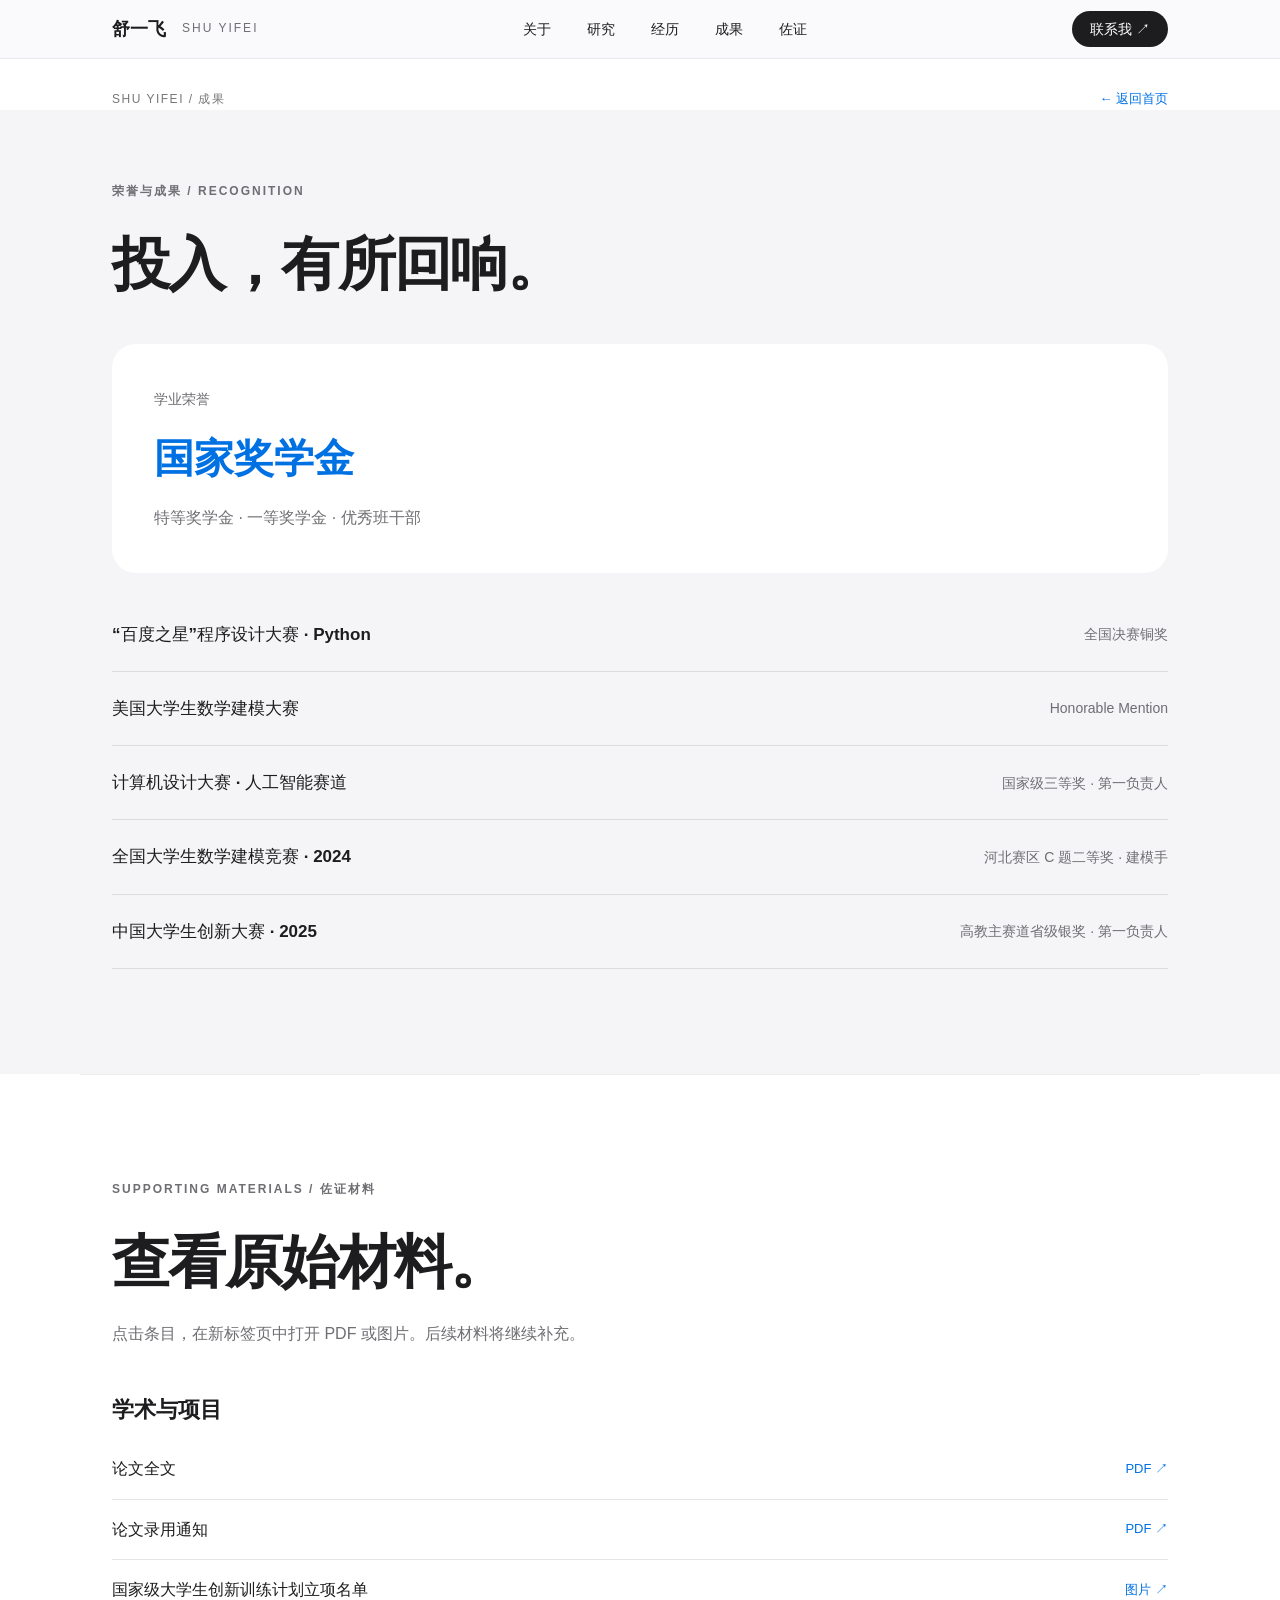
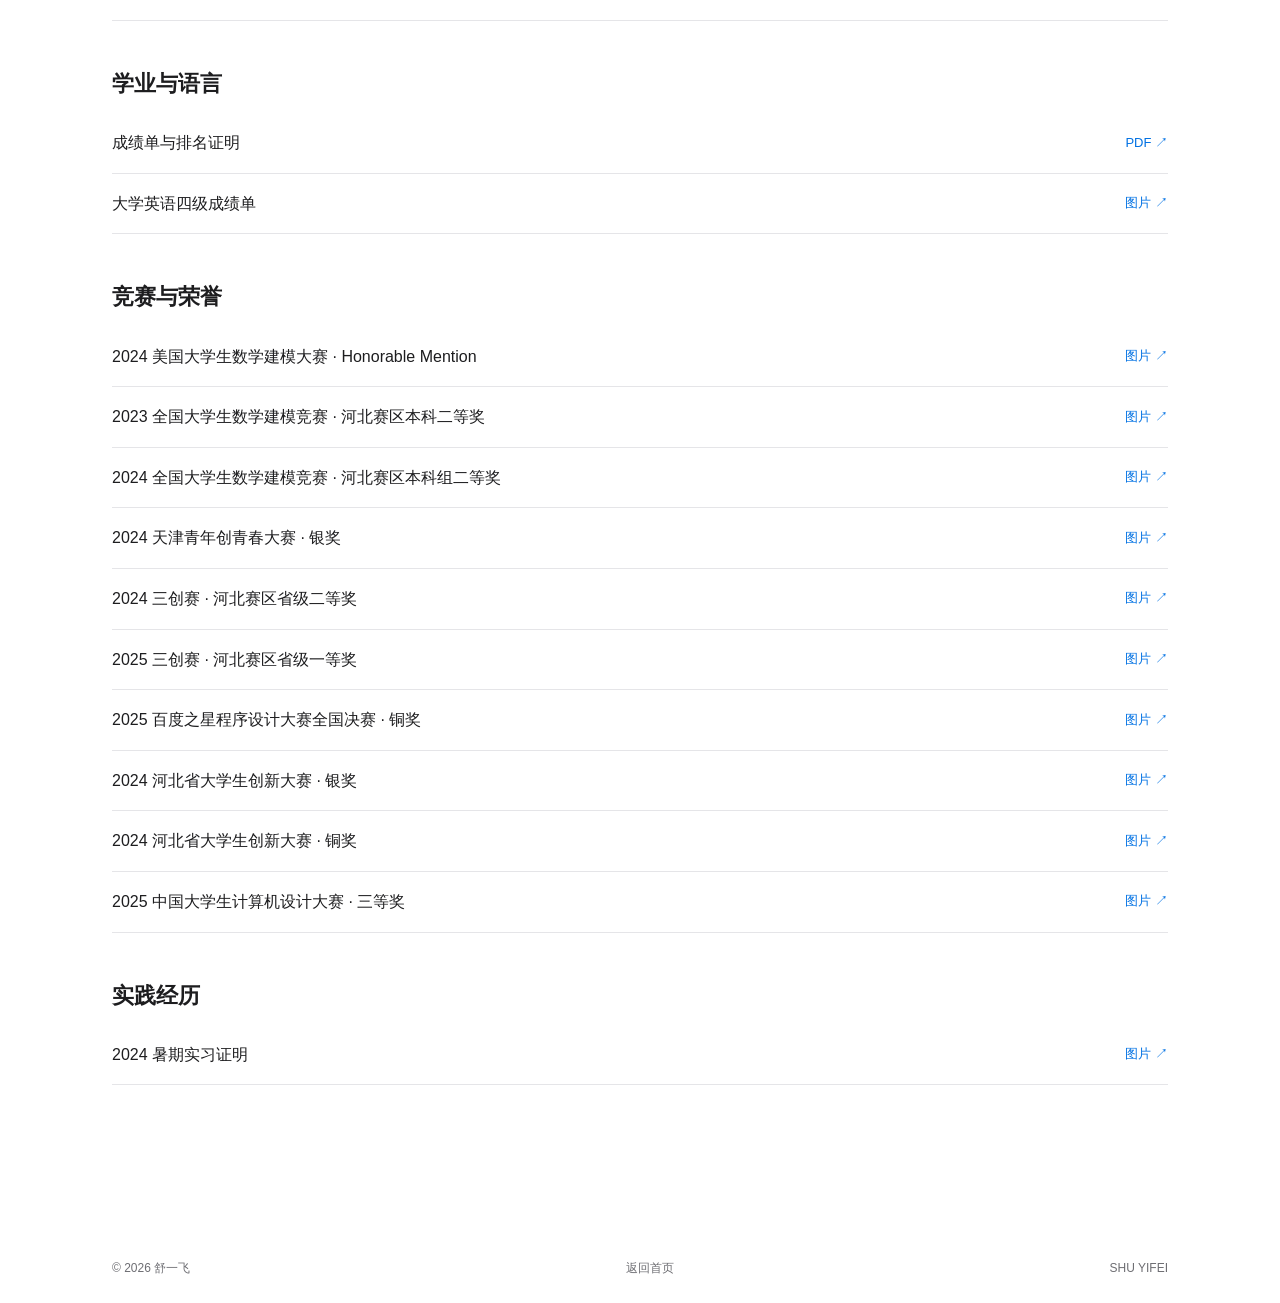
==== awards.html @ 9d873b91 "Publish personal portfolio" ====
<!DOCTYPE html>

<html lang="zh-CN"><head><meta charset="utf-8"/><meta content="width=device-width,initial-scale=1" name="viewport"/><meta content="舒一飞的个人网站：多模态大模型研究、教育经历、项目与成果。" name="description"/><title>成果 · 舒一飞</title><link href="style.css" rel="stylesheet"/></head><body><div aria-hidden="true" class="progress"></div><header class="site-header"><nav aria-label="主导航" class="main-nav"><a class="brand" href="index.html">舒一飞<span>SHU YIFEI</span></a><div class="navlinks">
<div class="nav-item"><a href="about.html">关于</a><div class="mega"><div class="mega-inner"><div><small>个人介绍</small><a class="mega-lead" href="about.html">认识舒一飞</a><a href="about.html#skills">研究能力与工具</a></div><div><small>快速前往</small><a href="journey.html">教育与经历</a><a href="contact.html">联系我</a></div></div></div></div>
<div class="nav-item"><a href="research.html">研究</a><div class="mega"><div class="mega-inner"><div><small>研究与项目</small><a class="mega-lead" href="research.html">探索全部研究</a><a href="research.html#foundation">三维视觉语言基础模型</a><a href="research.html#rag">多模态 RAG</a></div><div><small>应用方向</small><a href="research.html#safety">安全行为识别</a><a href="research.html#drone">无人机集群监测</a></div></div></div></div>
<div class="nav-item"><a href="journey.html">经历</a><div class="mega"><div class="mega-inner"><div><small>成长路径</small><a class="mega-lead" href="journey.html">教育与经历</a><a href="journey.html#education">教育背景</a><a href="journey.html#practice">实习与学术活动</a></div></div></div></div>
<div class="nav-item"><a href="awards.html">成果</a><div class="mega"><div class="mega-inner"><div><small>荣誉与成果</small><a class="mega-lead" href="awards.html">查看全部成果</a><a href="awards.html#scholarship">学业荣誉</a><a href="awards.html#competitions">竞赛成果</a></div></div></div></div>
<div class="nav-item"><a href="awards.html#proofs" rel="noopener noreferrer" target="_blank">佐证</a></div></div><a class="contact-nav" href="contact.html">联系我 ↗</a></nav></header><main><div class="page-intro wrap"><span>SHU YIFEI / 成果</span><a href="index.html">← 返回首页</a></div><section class="awards section" id="awards"><div class="wrap"><p class="eyebrow reveal">荣誉与成果 / RECOGNITION</p><h2 class="reveal">投入，有所回响。</h2><div class="award-highlight reveal" id="scholarship"><span>学业荣誉</span><h3>国家奖学金</h3><p>特等奖学金 · 一等奖学金 · 优秀班干部</p></div><div class="award-list reveal" id="competitions"><div><h3>“百度之星”程序设计大赛 · Python</h3><span>全国决赛铜奖</span></div><div><h3>美国大学生数学建模大赛</h3><span>Honorable Mention</span></div><div><h3>计算机设计大赛 · 人工智能赛道</h3><span>国家级三等奖 · 第一负责人</span></div><div><h3>全国大学生数学建模竞赛 · 2024</h3><span>河北赛区 C 题二等奖 · 建模手</span></div><div><h3>中国大学生创新大赛 · 2025</h3><span>高教主赛道省级银奖 · 第一负责人</span></div></div></div></section><section class="proofs section wrap" id="proofs"><p class="eyebrow">SUPPORTING MATERIALS / 佐证材料</p><h2>查看原始材料。</h2><p class="proofs-intro">点击条目，在新标签页中打开 PDF 或图片。后续材料将继续补充。</p><div class="proof-group"><h3>学术与项目</h3><a class="proof-row" href="proofs/research-rag-paper.pdf" rel="noopener noreferrer" target="_blank">论文全文<span>PDF ↗</span></a><a class="proof-row" href="proofs/research-rag-acceptance.pdf" rel="noopener noreferrer" target="_blank">论文录用通知<span>PDF ↗</span></a><a class="proof-row" href="proofs/innovation-project-list.jpg" rel="noopener noreferrer" target="_blank">国家级大学生创新训练计划立项名单<span>图片 ↗</span></a></div><div class="proof-group"><h3>学业与语言</h3><a class="proof-row" href="proofs/transcript-ranking.pdf" rel="noopener noreferrer" target="_blank">成绩单与排名证明<span>PDF ↗</span></a><a class="proof-row" href="proofs/cet4-score.png" rel="noopener noreferrer" target="_blank">大学英语四级成绩单<span>图片 ↗</span></a></div><div class="proof-group"><h3>竞赛与荣誉</h3><a class="proof-row" href="proofs/mcm-2024-honorable-mention.jpg" rel="noopener noreferrer" target="_blank">2024 美国大学生数学建模大赛 · Honorable Mention<span>图片 ↗</span></a><a class="proof-row" href="proofs/modeling-2023-hebei-second.jpg" rel="noopener noreferrer" target="_blank">2023 全国大学生数学建模竞赛 · 河北赛区本科二等奖<span>图片 ↗</span></a><a class="proof-row" href="proofs/modeling-2024-hebei-second.jpg" rel="noopener noreferrer" target="_blank">2024 全国大学生数学建模竞赛 · 河北赛区本科组二等奖<span>图片 ↗</span></a><a class="proof-row" href="proofs/youth-innovation-2024-silver.jpg" rel="noopener noreferrer" target="_blank">2024 天津青年创青春大赛 · 银奖<span>图片 ↗</span></a><a class="proof-row" href="proofs/ecommerce-2024-hebei-second.png" rel="noopener noreferrer" target="_blank">2024 三创赛 · 河北赛区省级二等奖<span>图片 ↗</span></a><a class="proof-row" href="proofs/ecommerce-2025-hebei-first.png" rel="noopener noreferrer" target="_blank">2025 三创赛 · 河北赛区省级一等奖<span>图片 ↗</span></a><a class="proof-row" href="proofs/baidu-star-2025-bronze.jpg" rel="noopener noreferrer" target="_blank">2025 百度之星程序设计大赛全国决赛 · 铜奖<span>图片 ↗</span></a><a class="proof-row" href="proofs/innovation-2024-hebei-silver.jpg" rel="noopener noreferrer" target="_blank">2024 河北省大学生创新大赛 · 银奖<span>图片 ↗</span></a><a class="proof-row" href="proofs/innovation-2024-hebei-bronze.jpg" rel="noopener noreferrer" target="_blank">2024 河北省大学生创新大赛 · 铜奖<span>图片 ↗</span></a><a class="proof-row" href="proofs/computer-design-2025-third.jpg" rel="noopener noreferrer" target="_blank">2025 中国大学生计算机设计大赛 · 三等奖<span>图片 ↗</span></a></div><div class="proof-group"><h3>实践经历</h3><a class="proof-row" href="proofs/internship-2024-summer.png" rel="noopener noreferrer" target="_blank">2024 暑期实习证明<span>图片 ↗</span></a></div></section></main><footer class="wrap"><span>© 2026 舒一飞</span><a href="index.html">返回首页</a><span>SHU YIFEI</span></footer><script src="script.js"></script></body></html>
---- style.css ----
:root{--ink:#1d1d1f;--gray:#6e6e73;--blue:#0071e3;--bg:#f5f5f7}*{box-sizing:border-box}html{scroll-behavior:smooth;scroll-padding-top:85px}body{margin:0;color:var(--ink);background:white;font-family:-apple-system,BlinkMacSystemFont,"Segoe UI","PingFang SC","Microsoft YaHei",sans-serif;line-height:1.6}a{color:inherit;text-decoration:none}button{font:inherit}a:focus-visible,button:focus-visible,summary:focus-visible{outline:3px solid #2997ff;outline-offset:5px}.wrap{max-width:1120px;margin:auto;padding-left:32px;padding-right:32px}header{position:sticky;top:0;z-index:20;background:rgba(255,255,255,.8);backdrop-filter:blur(24px);border-bottom:1px solid #0000000a}nav{max-width:1120px;margin:auto;padding:16px 32px;display:flex;align-items:center;justify-content:space-between;gap:24px;font-size:14px}.brand{font-size:18px;font-weight:650;display:flex;align-items:center;gap:16px}.brand span{font-size:12px;font-weight:400;letter-spacing:2px;color:var(--gray)}.navlinks{display:flex;gap:30px}.navlinks a:hover,.text-link:hover{color:var(--blue)}.contact-nav{background:var(--ink);color:white;border-radius:24px;padding:7px 18px}.progress{position:fixed;top:0;left:0;height:2px;background:var(--blue);width:0;z-index:30}.hero{position:relative;display:grid;grid-template-columns:1.25fr 1fr;align-items:center;gap:45px;padding-top:65px;padding-bottom:85px;min-height:760px}.eyebrow{font-size:12px;letter-spacing:2px;font-weight:600;color:var(--gray);margin:0 0 28px}.hero h1{font-size:clamp(52px,6.5vw,82px);line-height:1.15;letter-spacing:-3px;margin:0 0 28px;font-weight:700}.blue{color:var(--blue)}.hero-sub{font-size:26px;line-height:1.5;font-weight:550;margin:0 0 24px}.hero-sub span{color:var(--gray)}.intro{font-size:16px;color:var(--gray);line-height:1.9}.actions{display:flex;align-items:center;gap:27px;margin-top:30px}.button{background:var(--blue);color:#fff;padding:12px 23px;border-radius:28px;display:inline-block;font-size:15px;transition:background .3s,transform .3s}.button:hover{background:#0077ed;transform:translateY(-2px)}.text-link{color:var(--blue);font-size:15px}.portrait{margin:0;background:linear-gradient(145deg,#eef0f3,#e2e5e9);height:540px;border-radius:28px;position:relative;overflow:hidden}.portrait-top{display:flex;justify-content:space-between;padding:24px;color:#727780;font-size:12px;letter-spacing:1px;position:absolute;z-index:2;inset:0 0 auto}.portrait img{width:100%;height:100%;object-fit:contain;object-position:center bottom;padding-top:45px;transition:transform 1.1s cubic-bezier(.2,.8,.2,1)}.portrait:hover img{transform:scale(1.025)}.portrait figcaption{position:absolute;bottom:0;left:0;right:0;color:#fff;padding:38px 25px 25px;background:linear-gradient(transparent,#101217bd);display:flex;flex-direction:column}.portrait strong{font-size:22px}.portrait figcaption span{font-size:14px;color:#ddd}.hero-bottom{position:absolute;bottom:25px;left:32px;right:32px;display:flex;justify-content:space-between;color:#86868b;font-size:12px}.section{padding-top:105px;padding-bottom:105px}h2{font-size:clamp(36px,4.8vw,58px);line-height:1.2;letter-spacing:-1.6px;margin:0 0 45px;font-weight:650}.about{padding-top:90px}.large-copy{max-width:850px;font-size:25px;line-height:1.8;color:#85858b;font-weight:550}.large-copy span{color:var(--ink)}.facts{display:grid;grid-template-columns:repeat(3,1fr);margin-top:55px;gap:25px}.facts strong{font-size:34px;font-weight:650;letter-spacing:-1px}.facts strong span{font-size:21px;color:var(--gray)}.facts p{font-size:14px;color:var(--gray);margin-top:6px}.small-info{border-top:1px solid #ddd;margin-top:35px;padding-top:22px;display:flex;gap:30px;font-size:14px;color:var(--gray)}.research{background:#101011;color:#f5f5f7}.research .eyebrow{color:#aaa}.research h2 span{color:#909095}.project-grid{display:grid;grid-template-columns:1fr 1fr;gap:22px}.project{padding:32px;border-radius:24px;background:#1e1e21;display:flex;flex-direction:column;align-items:stretch}.project.feature{background:linear-gradient(145deg,#182d48,#17202e)}.project-head{display:flex;justify-content:space-between;gap:10px;font-size:12px;color:#a6a9b0;align-items:center}.tag{padding:4px 8px;border:1px solid #ffffff25;border-radius:8px;white-space:nowrap}.project h3{font-size:32px;line-height:1.35;margin:30px 0 18px;letter-spacing:-.8px}.project>p{color:#b0b1b9;font-size:16px;margin:0 0 24px}.pipeline{display:flex;justify-content:space-between;align-items:center;gap:8px;margin:0 0 20px;font-size:14px}.pipeline span{border:1px solid #a5cfff40;border-radius:12px;padding:12px 10px;background:#a5cfff08}.pipeline i{font-style:normal;color:#8eaed8}.chips{display:flex;flex-wrap:wrap;gap:8px;margin-top:25px}.chips span{font-size:12px;color:#b5bdcb;border-radius:20px;background:#ffffff08;padding:5px 12px}details{margin-top:auto;border-top:1px solid #ffffff15;padding-top:16px}summary{cursor:pointer;list-style:none;font-size:14px;color:#a8cfff;display:flex;justify-content:space-between}summary::-webkit-details-marker{display:none}summary b{font-size:20px;line-height:1;font-weight:400;transition:transform .3s}details[open] summary b{transform:rotate(45deg)}details p{font-size:15px;color:#bbb;line-height:1.8;margin-bottom:0}.timeline{border-top:1px solid #ddd}.timeline article{display:grid;grid-template-columns:235px 1fr;gap:30px;border-bottom:1px solid #ddd;padding:32px 0}.period{font-size:14px;color:var(--gray);padding-top:5px}.timeline h3{font-size:25px;margin:0 0 7px;font-weight:600}.timeline p{font-size:16px;margin:5px 0}.muted{color:var(--gray);max-width:650px}.awards{background:var(--bg)}.award-highlight{background:white;border-radius:24px;padding:42px;margin-bottom:25px}.award-highlight>span{font-size:14px;color:var(--gray)}.award-highlight h3{font-size:40px;margin:15px 0;color:var(--blue);font-weight:600}.award-highlight p{font-size:16px;color:var(--gray);margin:0}.award-list>div{border-bottom:1px solid #dcdcdf;display:flex;justify-content:space-between;align-items:center;gap:20px;padding:23px 0}.award-list h3{font-size:17px;font-weight:550;margin:0}.award-list span{font-size:14px;color:var(--gray);text-align:right}.skills-grid{display:grid;grid-template-columns:repeat(3,1fr);gap:40px}.skills-grid h3{font-size:22px;font-weight:600}.skills-grid p{font-size:16px;line-height:1.9;color:var(--gray)}.contact{background:var(--bg);text-align:center}.contact h2{margin-bottom:25px}.contact p{color:var(--gray);font-size:16px}.email{display:block;color:var(--blue);font-size:clamp(19px,3.2vw,38px);margin:30px 0;overflow-wrap:anywhere;letter-spacing:-.5px}.contact-actions{display:flex;justify-content:center;align-items:center;gap:30px}.contact-actions a{font-size:18px}.contact-actions a span{display:block;font-size:12px;color:var(--gray);margin-top:4px}.contact-actions button{font-size:14px;background:white;border:1px solid #ddd;padding:10px 18px;border-radius:22px;cursor:pointer}.contact-actions button:hover{border-color:var(--blue);color:var(--blue)}#copy-status{min-height:25px;margin-bottom:0;font-size:14px}footer{display:flex;justify-content:space-between;padding-top:24px;padding-bottom:24px;color:var(--gray);font-size:12px}.js-motion .reveal{opacity:0;transform:translateY(24px);transition:opacity .8s ease,transform .8s cubic-bezier(.2,.8,.2,1)}.js-motion .reveal.visible{opacity:1;transform:translateY(0)}@media(max-width:760px){nav{padding:14px 20px;gap:15px}.brand span{display:none}.navlinks{gap:16px;font-size:13px}.navlinks a:first-child{display:none}.contact-nav{font-size:12px;padding:6px 12px}.wrap{padding-left:24px;padding-right:24px}.hero{grid-template-columns:1fr;gap:36px;padding-top:50px;padding-bottom:80px}.hero h1{letter-spacing:-2px;font-size:58px}.hero-sub{font-size:23px}.portrait{height:440px;max-width:460px;width:100%;margin:auto}.hero-bottom{left:24px;right:24px;font-size:12px}.hero-bottom span:last-child{display:none}.section{padding-top:75px;padding-bottom:75px}h2{font-size:39px}.large-copy{font-size:21px}.facts{gap:20px;grid-template-columns:1fr}.facts>div{display:flex;gap:22px;align-items:center;border-bottom:1px solid #eee;padding-bottom:16px}.facts strong{font-size:30px}.facts p{margin:0}.small-info{gap:12px;flex-wrap:wrap}.project-grid{grid-template-columns:1fr}.project{padding:26px}.project h3{font-size:30px}.timeline article{grid-template-columns:1fr;gap:8px}.timeline h3{font-size:23px}.award-highlight{padding:28px}.award-highlight h3{font-size:32px}.award-list>div{display:block}.award-list span{display:block;text-align:left;margin-top:8px}.skills-grid{grid-template-columns:1fr;gap:12px}.contact-actions{gap:20px}footer>span:last-child{display:none}}@media(prefers-reduced-motion:reduce){html{scroll-behavior:auto}*,*::before,*::after{transition:none!important;animation:none!important}.js-motion .reveal{opacity:1;transform:none}}

/* Page navigation and hover menus */
.site-header{position:sticky;top:0;z-index:20;background:rgba(250,250,252,.94);backdrop-filter:blur(24px);border-bottom:1px solid #e8e8ed}
.main-nav{height:58px;padding-top:0;padding-bottom:0}.navlinks{align-self:stretch;align-items:stretch;gap:0}.nav-item{display:flex;align-items:center;padding:0 18px}.nav-item>a{display:flex;align-items:center;height:100%;font-weight:500}.nav-item:hover>a,.nav-item:focus-within>a{color:var(--blue)}
.mega{position:absolute;left:0;right:0;top:100%;background:#f5f5f7;box-shadow:0 24px 36px #0002;opacity:0;visibility:hidden;transform:translateY(-8px);transition:opacity .22s,transform .22s,visibility .22s;pointer-events:none}
.nav-item:hover .mega,.nav-item:focus-within .mega{opacity:1;visibility:visible;transform:translateY(0);pointer-events:auto}
.mega-inner{max-width:1120px;margin:auto;padding:34px 32px 42px;display:flex;gap:100px}.mega-inner>div{display:flex;flex-direction:column;align-items:flex-start;gap:10px}.mega-inner small{font-size:13px;color:#85858b;margin-bottom:4px}.mega-inner a{font-size:18px;font-weight:550;line-height:1.35}.mega-inner a:hover{color:var(--blue)}.mega-inner .mega-lead{font-size:28px;font-weight:650;letter-spacing:-.7px}
body:has(.mega:hover)::after{content:"";position:fixed;inset:58px 0 0;background:#0006;z-index:15;pointer-events:none}
.page-intro{display:flex;justify-content:space-between;align-items:center;padding-top:30px;font-size:12px;letter-spacing:1.5px;color:#777}.page-intro a{letter-spacing:0;color:var(--blue);font-size:13px}.page-intro + .section{padding-top:72px}.page-routes{padding-top:96px;padding-bottom:110px}.route-grid{display:grid;grid-template-columns:repeat(2,1fr);gap:16px}.route-grid a{background:#f5f5f7;border-radius:22px;padding:30px;min-height:180px;display:flex;flex-direction:column;transition:background .2s,transform .2s}.route-grid a:hover{background:#e9f2ff;transform:translateY(-3px)}.route-grid span{font-size:12px;color:#888;letter-spacing:1px}.route-grid strong{font-size:29px;margin-top:22px}.route-grid em{font-size:14px;font-style:normal;color:var(--blue);margin-top:auto}
@media(max-width:760px){.main-nav{height:auto;min-height:58px;flex-wrap:wrap;padding:10px 20px}.navlinks{order:3;width:100%;justify-content:space-between;overflow-x:auto}.nav-item{padding:0 10px;min-height:42px}.nav-item:first-child{padding-left:0}.nav-item>a{white-space:nowrap}.navlinks a:first-child{display:flex}.mega{display:none}.contact-nav{margin-left:auto}.route-grid{grid-template-columns:1fr}.page-intro + .section{padding-top:48px}}
@media(prefers-reduced-motion:reduce){.mega,.route-grid a{transition:none}}

.proofs{border-top:1px solid #eee}.proofs-intro{color:var(--gray);margin:-20px 0 45px}.proof-group{margin:0 0 45px}.proof-group h3{font-size:22px;margin:0 0 12px}.proof-row{display:flex;align-items:center;justify-content:space-between;gap:20px;padding:17px 0;border-bottom:1px solid #e5e5e8;font-size:16px}.proof-row:hover,.inline-proofs a:hover,.journey-proof a:hover{color:var(--blue)}.proof-row span{white-space:nowrap;color:var(--blue);font-size:13px}.inline-proofs{display:flex;gap:18px;flex-wrap:wrap;margin-top:18px}.inline-proofs a{color:#a8cfff;font-size:14px}.facts a,.journey-proof a{display:inline-block;color:var(--blue);font-size:13px;margin-top:8px}.journey-proof{padding:24px 0;color:var(--gray)}.journey-proof p{margin:0}
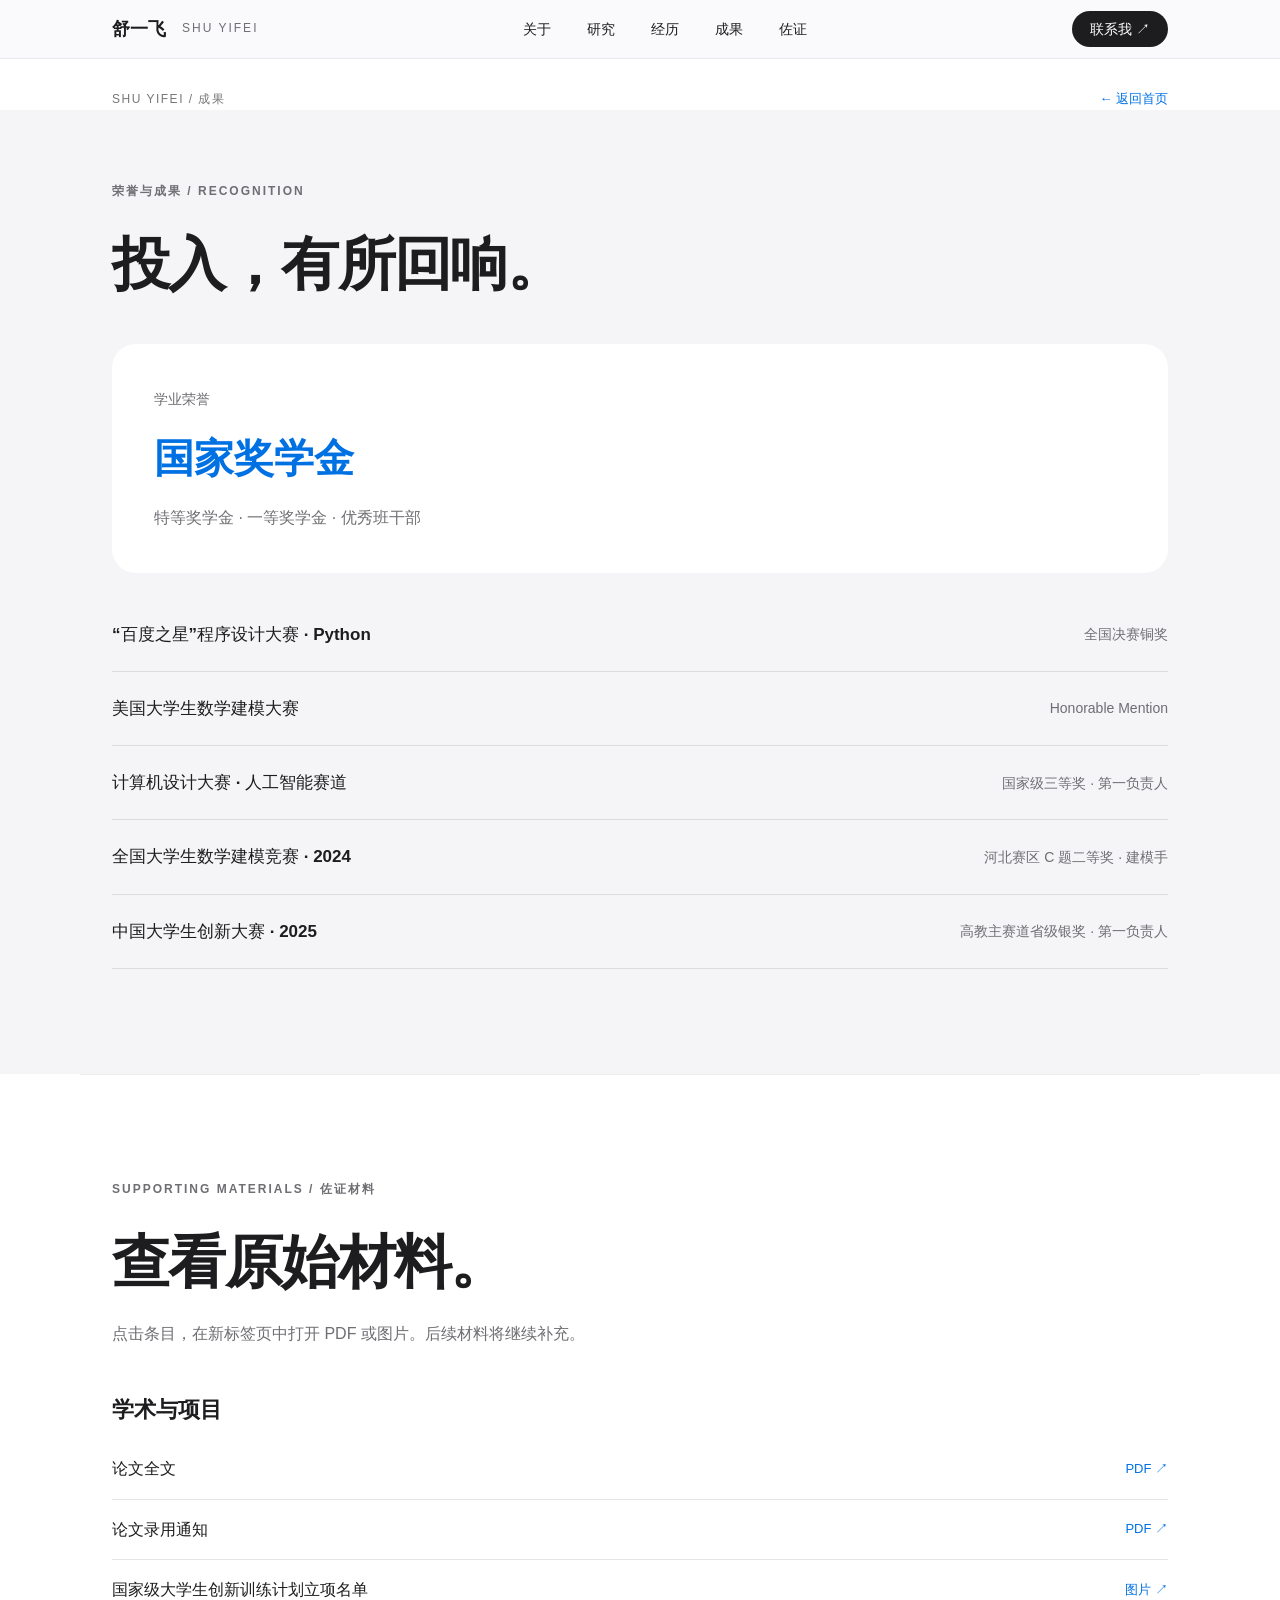
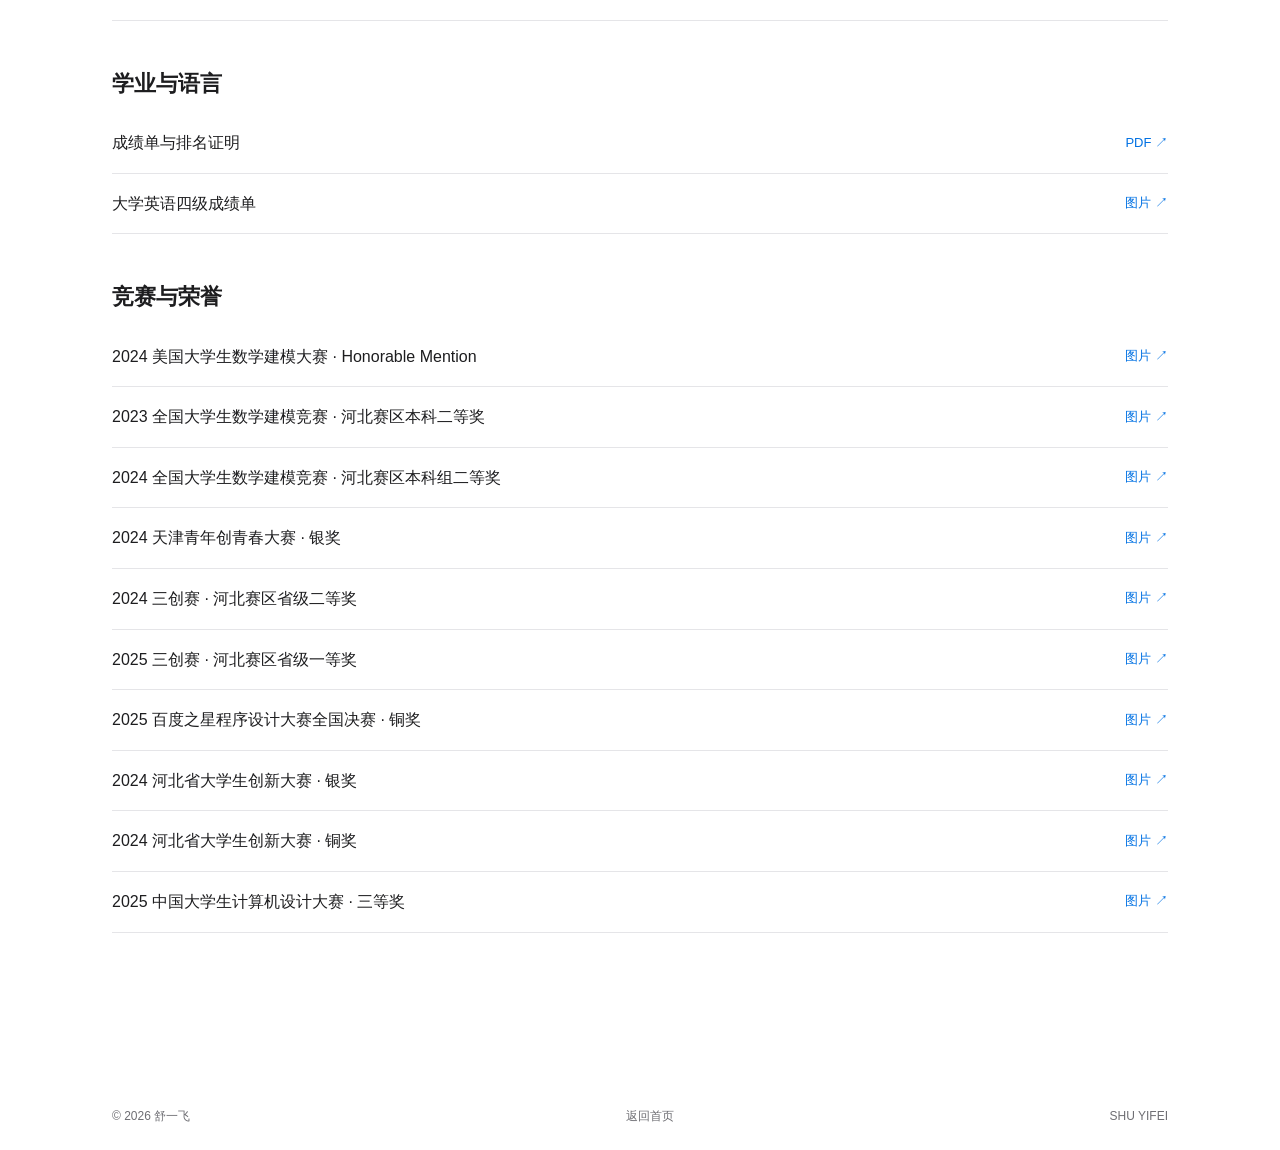
==== commit 7e7390ad: "Remove public internship certificate link" ====
--- a/awards.html
+++ b/awards.html
@@ -5,4 +5,4 @@
 <div class="nav-item"><a href="research.html">研究</a><div class="mega"><div class="mega-inner"><div><small>研究与项目</small><a class="mega-lead" href="research.html">探索全部研究</a><a href="research.html#foundation">三维视觉语言基础模型</a><a href="research.html#rag">多模态 RAG</a></div><div><small>应用方向</small><a href="research.html#safety">安全行为识别</a><a href="research.html#drone">无人机集群监测</a></div></div></div></div>
 <div class="nav-item"><a href="journey.html">经历</a><div class="mega"><div class="mega-inner"><div><small>成长路径</small><a class="mega-lead" href="journey.html">教育与经历</a><a href="journey.html#education">教育背景</a><a href="journey.html#practice">实习与学术活动</a></div></div></div></div>
 <div class="nav-item"><a href="awards.html">成果</a><div class="mega"><div class="mega-inner"><div><small>荣誉与成果</small><a class="mega-lead" href="awards.html">查看全部成果</a><a href="awards.html#scholarship">学业荣誉</a><a href="awards.html#competitions">竞赛成果</a></div></div></div></div>
-<div class="nav-item"><a href="awards.html#proofs" rel="noopener noreferrer" target="_blank">佐证</a></div></div><a class="contact-nav" href="contact.html">联系我 ↗</a></nav></header><main><div class="page-intro wrap"><span>SHU YIFEI / 成果</span><a href="index.html">← 返回首页</a></div><section class="awards section" id="awards"><div class="wrap"><p class="eyebrow reveal">荣誉与成果 / RECOGNITION</p><h2 class="reveal">投入，有所回响。</h2><div class="award-highlight reveal" id="scholarship"><span>学业荣誉</span><h3>国家奖学金</h3><p>特等奖学金 · 一等奖学金 · 优秀班干部</p></div><div class="award-list reveal" id="competitions"><div><h3>“百度之星”程序设计大赛 · Python</h3><span>全国决赛铜奖</span></div><div><h3>美国大学生数学建模大赛</h3><span>Honorable Mention</span></div><div><h3>计算机设计大赛 · 人工智能赛道</h3><span>国家级三等奖 · 第一负责人</span></div><div><h3>全国大学生数学建模竞赛 · 2024</h3><span>河北赛区 C 题二等奖 · 建模手</span></div><div><h3>中国大学生创新大赛 · 2025</h3><span>高教主赛道省级银奖 · 第一负责人</span></div></div></div></section><section class="proofs section wrap" id="proofs"><p class="eyebrow">SUPPORTING MATERIALS / 佐证材料</p><h2>查看原始材料。</h2><p class="proofs-intro">点击条目，在新标签页中打开 PDF 或图片。后续材料将继续补充。</p><div class="proof-group"><h3>学术与项目</h3><a class="proof-row" href="proofs/research-rag-paper.pdf" rel="noopener noreferrer" target="_blank">论文全文<span>PDF ↗</span></a><a class="proof-row" href="proofs/research-rag-acceptance.pdf" rel="noopener noreferrer" target="_blank">论文录用通知<span>PDF ↗</span></a><a class="proof-row" href="proofs/innovation-project-list.jpg" rel="noopener noreferrer" target="_blank">国家级大学生创新训练计划立项名单<span>图片 ↗</span></a></div><div class="proof-group"><h3>学业与语言</h3><a class="proof-row" href="proofs/transcript-ranking.pdf" rel="noopener noreferrer" target="_blank">成绩单与排名证明<span>PDF ↗</span></a><a class="proof-row" href="proofs/cet4-score.png" rel="noopener noreferrer" target="_blank">大学英语四级成绩单<span>图片 ↗</span></a></div><div class="proof-group"><h3>竞赛与荣誉</h3><a class="proof-row" href="proofs/mcm-2024-honorable-mention.jpg" rel="noopener noreferrer" target="_blank">2024 美国大学生数学建模大赛 · Honorable Mention<span>图片 ↗</span></a><a class="proof-row" href="proofs/modeling-2023-hebei-second.jpg" rel="noopener noreferrer" target="_blank">2023 全国大学生数学建模竞赛 · 河北赛区本科二等奖<span>图片 ↗</span></a><a class="proof-row" href="proofs/modeling-2024-hebei-second.jpg" rel="noopener noreferrer" target="_blank">2024 全国大学生数学建模竞赛 · 河北赛区本科组二等奖<span>图片 ↗</span></a><a class="proof-row" href="proofs/youth-innovation-2024-silver.jpg" rel="noopener noreferrer" target="_blank">2024 天津青年创青春大赛 · 银奖<span>图片 ↗</span></a><a class="proof-row" href="proofs/ecommerce-2024-hebei-second.png" rel="noopener noreferrer" target="_blank">2024 三创赛 · 河北赛区省级二等奖<span>图片 ↗</span></a><a class="proof-row" href="proofs/ecommerce-2025-hebei-first.png" rel="noopener noreferrer" target="_blank">2025 三创赛 · 河北赛区省级一等奖<span>图片 ↗</span></a><a class="proof-row" href="proofs/baidu-star-2025-bronze.jpg" rel="noopener noreferrer" target="_blank">2025 百度之星程序设计大赛全国决赛 · 铜奖<span>图片 ↗</span></a><a class="proof-row" href="proofs/innovation-2024-hebei-silver.jpg" rel="noopener noreferrer" target="_blank">2024 河北省大学生创新大赛 · 银奖<span>图片 ↗</span></a><a class="proof-row" href="proofs/innovation-2024-hebei-bronze.jpg" rel="noopener noreferrer" target="_blank">2024 河北省大学生创新大赛 · 铜奖<span>图片 ↗</span></a><a class="proof-row" href="proofs/computer-design-2025-third.jpg" rel="noopener noreferrer" target="_blank">2025 中国大学生计算机设计大赛 · 三等奖<span>图片 ↗</span></a></div><div class="proof-group"><h3>实践经历</h3><a class="proof-row" href="proofs/internship-2024-summer.png" rel="noopener noreferrer" target="_blank">2024 暑期实习证明<span>图片 ↗</span></a></div></section></main><footer class="wrap"><span>© 2026 舒一飞</span><a href="index.html">返回首页</a><span>SHU YIFEI</span></footer><script src="script.js"></script></body></html>+<div class="nav-item"><a href="awards.html#proofs" rel="noopener noreferrer" target="_blank">佐证</a></div></div><a class="contact-nav" href="contact.html">联系我 ↗</a></nav></header><main><div class="page-intro wrap"><span>SHU YIFEI / 成果</span><a href="index.html">← 返回首页</a></div><section class="awards section" id="awards"><div class="wrap"><p class="eyebrow reveal">荣誉与成果 / RECOGNITION</p><h2 class="reveal">投入，有所回响。</h2><div class="award-highlight reveal" id="scholarship"><span>学业荣誉</span><h3>国家奖学金</h3><p>特等奖学金 · 一等奖学金 · 优秀班干部</p></div><div class="award-list reveal" id="competitions"><div><h3>“百度之星”程序设计大赛 · Python</h3><span>全国决赛铜奖</span></div><div><h3>美国大学生数学建模大赛</h3><span>Honorable Mention</span></div><div><h3>计算机设计大赛 · 人工智能赛道</h3><span>国家级三等奖 · 第一负责人</span></div><div><h3>全国大学生数学建模竞赛 · 2024</h3><span>河北赛区 C 题二等奖 · 建模手</span></div><div><h3>中国大学生创新大赛 · 2025</h3><span>高教主赛道省级银奖 · 第一负责人</span></div></div></div></section><section class="proofs section wrap" id="proofs"><p class="eyebrow">SUPPORTING MATERIALS / 佐证材料</p><h2>查看原始材料。</h2><p class="proofs-intro">点击条目，在新标签页中打开 PDF 或图片。后续材料将继续补充。</p><div class="proof-group"><h3>学术与项目</h3><a class="proof-row" href="proofs/research-rag-paper.pdf" rel="noopener noreferrer" target="_blank">论文全文<span>PDF ↗</span></a><a class="proof-row" href="proofs/research-rag-acceptance.pdf" rel="noopener noreferrer" target="_blank">论文录用通知<span>PDF ↗</span></a><a class="proof-row" href="proofs/innovation-project-list.jpg" rel="noopener noreferrer" target="_blank">国家级大学生创新训练计划立项名单<span>图片 ↗</span></a></div><div class="proof-group"><h3>学业与语言</h3><a class="proof-row" href="proofs/transcript-ranking.pdf" rel="noopener noreferrer" target="_blank">成绩单与排名证明<span>PDF ↗</span></a><a class="proof-row" href="proofs/cet4-score.png" rel="noopener noreferrer" target="_blank">大学英语四级成绩单<span>图片 ↗</span></a></div><div class="proof-group"><h3>竞赛与荣誉</h3><a class="proof-row" href="proofs/mcm-2024-honorable-mention.jpg" rel="noopener noreferrer" target="_blank">2024 美国大学生数学建模大赛 · Honorable Mention<span>图片 ↗</span></a><a class="proof-row" href="proofs/modeling-2023-hebei-second.jpg" rel="noopener noreferrer" target="_blank">2023 全国大学生数学建模竞赛 · 河北赛区本科二等奖<span>图片 ↗</span></a><a class="proof-row" href="proofs/modeling-2024-hebei-second.jpg" rel="noopener noreferrer" target="_blank">2024 全国大学生数学建模竞赛 · 河北赛区本科组二等奖<span>图片 ↗</span></a><a class="proof-row" href="proofs/youth-innovation-2024-silver.jpg" rel="noopener noreferrer" target="_blank">2024 天津青年创青春大赛 · 银奖<span>图片 ↗</span></a><a class="proof-row" href="proofs/ecommerce-2024-hebei-second.png" rel="noopener noreferrer" target="_blank">2024 三创赛 · 河北赛区省级二等奖<span>图片 ↗</span></a><a class="proof-row" href="proofs/ecommerce-2025-hebei-first.png" rel="noopener noreferrer" target="_blank">2025 三创赛 · 河北赛区省级一等奖<span>图片 ↗</span></a><a class="proof-row" href="proofs/baidu-star-2025-bronze.jpg" rel="noopener noreferrer" target="_blank">2025 百度之星程序设计大赛全国决赛 · 铜奖<span>图片 ↗</span></a><a class="proof-row" href="proofs/innovation-2024-hebei-silver.jpg" rel="noopener noreferrer" target="_blank">2024 河北省大学生创新大赛 · 银奖<span>图片 ↗</span></a><a class="proof-row" href="proofs/innovation-2024-hebei-bronze.jpg" rel="noopener noreferrer" target="_blank">2024 河北省大学生创新大赛 · 铜奖<span>图片 ↗</span></a><a class="proof-row" href="proofs/computer-design-2025-third.jpg" rel="noopener noreferrer" target="_blank">2025 中国大学生计算机设计大赛 · 三等奖<span>图片 ↗</span></a></div></section></main><footer class="wrap"><span>© 2026 舒一飞</span><a href="index.html">返回首页</a><span>SHU YIFEI</span></footer><script src="script.js"></script></body></html>
